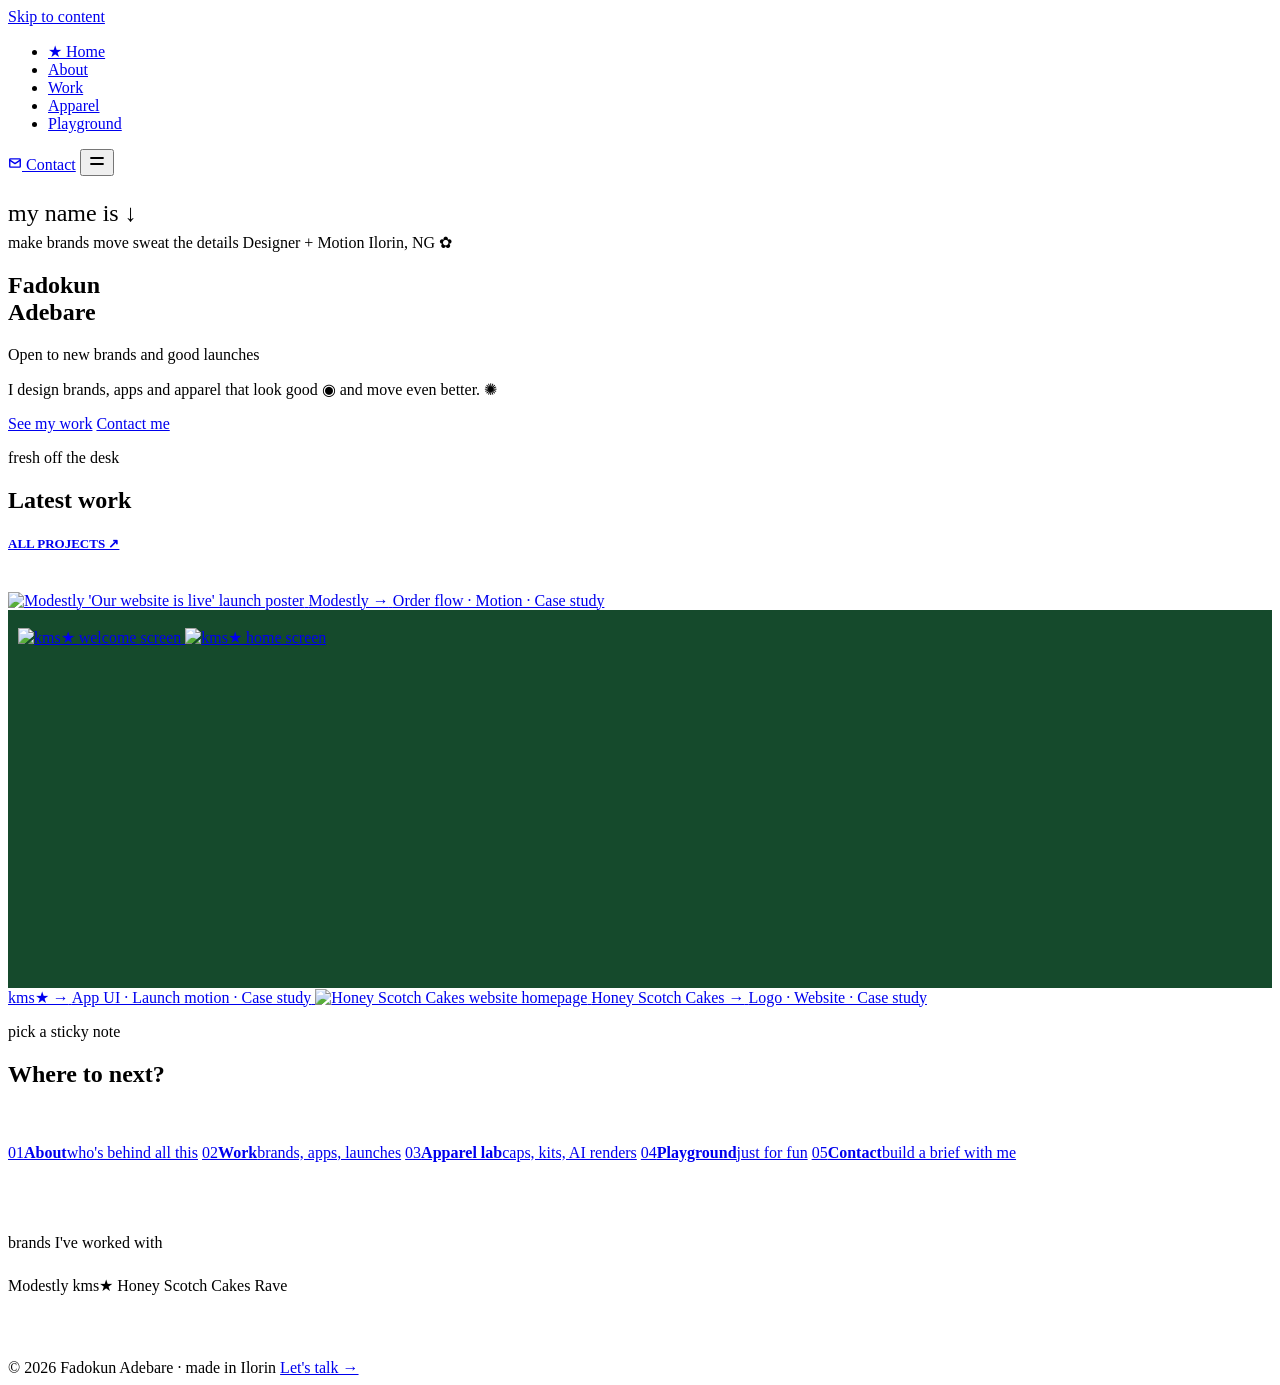
==== index.html @ f9a76da7 "Add files via upload" ====
<!doctype html>
<html lang="en">
<head>
  <meta charset="utf-8">
  <meta name="viewport" content="width=device-width, initial-scale=1">
  <title>Fadokun Adebare — Designer, Motion & Frontend</title>
  <meta name="description" content="Fadokun Adebare designs brands, apps and apparel that look good and move even better. Based in Ilorin, Nigeria.">
  <meta property="og:title" content="Fadokun Adebare — Designer, Motion & Frontend">
  <meta property="og:description" content="Fadokun Adebare designs brands, apps and apparel that look good and move even better. Based in Ilorin, Nigeria.">
  <meta name="theme-color" content="#F5F4EF">
  <link rel="icon" href="data:image/svg+xml,%3Csvg xmlns='http://www.w3.org/2000/svg' viewBox='0 0 32 32'%3E%3Ccircle cx='16' cy='16' r='14' fill='%23FF4F8B' stroke='%23161616' stroke-width='2'/%3E%3C/svg%3E">
  <link rel="stylesheet" href="css/style.css">
</head>
<body>
  <a class="skip" href="#main">Skip to content</a>
  <header class="site-header">
    <nav class="nav" aria-label="Main">
      <div class="nav-left">
        <a href="index.html" class="logo-dot" aria-label="Fadokun Adebare — home"></a>
        <ul class="nav-links">
        <li><a href="index.html" aria-current="page">★ Home</a></li>
        <li><a href="about.html">About</a></li>
        <li><a href="work.html">Work</a></li>
        <li><a href="apparel.html">Apparel</a></li>
        <li><a href="playground.html">Playground</a></li>
        </ul>
      </div>
      <div class="nav-right">
        <a class="dot-link" href="#" aria-label="Instagram" style="background: var(--yellow)"></a>
        <a class="dot-link" href="#" aria-label="Behance" style="background: var(--pink)"></a>
        <a class="dot-link" href="#" aria-label="LinkedIn" style="background: var(--green)"></a>
        <a class="nav-contact" href="contact.html"><svg aria-hidden="true" width="14" height="14" viewBox="0 0 24 24" fill="none" stroke="currentColor" stroke-width="2.4" stroke-linecap="round" stroke-linejoin="round"><rect x="3" y="5" width="18" height="14" rx="1"></rect><path d="M3 7l9 6 9-6"></path></svg> Contact</a>
        <button class="menu-btn" type="button" aria-label="Menu" aria-expanded="false">
          <svg aria-hidden="true" width="18" height="18" viewBox="0 0 24 24" fill="none" stroke="currentColor" stroke-width="2.4" stroke-linecap="round"><path d="M4 8h16M4 16h16"></path></svg>
        </button>
      </div>
    </nav>
  </header>

  <main id="main">
    <section class="hero">
      <div class="avatar a1" aria-hidden="true"></div>
      <div class="avatar a2" aria-hidden="true"></div>
      <p class="eyebrow" style="font-size: 24px; margin-bottom: 6px">my name is ↓</p>
      <div class="name-wrap">
        <span class="sticker m s1">make brands move</span>
        <span class="sticker m s2">sweat the details</span>
        <span class="sticker h s3">Designer + Motion</span>
        <span class="sticker h s4">Ilorin, NG ✿</span>
        <div class="select-frame">
          <i></i><i></i><i></i><i></i>
          <h1 class="pixel">Fadokun<br>Adebare</h1>
        </div>
        <p class="status"><span class="live" aria-hidden="true"></span>Open to new brands and good launches</p>
      </div>
      <p class="hero-line">I design brands, apps and apparel that look good <span style="color: var(--green)">◉</span> and move even better. <span style="color: var(--pink)">✺</span></p>
      <div class="hero-ctas">
        <a class="btn btn-dark" href="work.html"><span class="sq" aria-hidden="true"></span>See my work</a>
        <a class="btn btn-light" href="contact.html">Contact me</a>
      </div>
    </section>

    <section class="wrap section">
      <div class="row-between reveal" style="margin-bottom: 40px">
        <div>
          <p class="eyebrow">fresh off the desk</p>
          <h2 class="pixel h-md">Latest work</h2>
        </div>
        <a class="mono" href="work.html" style="font-size: 13px; font-weight: 700; text-transform: uppercase; text-decoration: underline">All projects ↗</a>
      </div>
      <div class="grid grid-3">
        <a class="card-link reveal" href="modestly.html">
          <img class="thumb" src="images/modestly-poster.jpg" alt="Modestly 'Our website is live' launch poster" style="object-position: top" loading="lazy">
          <span class="card-title">Modestly →</span>
          <span class="card-meta">Order flow · Motion · Case study</span>
        </a>
        <a class="card-link reveal" href="kms.html">
          <div class="duo frame" style="height: 360px; background: #154A2C; justify-content: center; gap: 4%; padding: 18px 10px 0; transition: transform .3s">
            <img src="images/kms-ui-welcome.webp" alt="kms★ welcome screen" style="flex: 0 1 44%; object-fit: contain; object-position: top" loading="lazy">
            <img src="images/kms-ui-home.webp" alt="kms★ home screen" style="flex: 0 1 44%; object-fit: contain; object-position: top" loading="lazy">
          </div>
          <span class="card-title">kms★ →</span>
          <span class="card-meta">App UI · Launch motion · Case study</span>
        </a>
        <a class="card-link reveal" href="honey-scotch.html">
          <img class="thumb" src="images/hs-home.jpg" alt="Honey Scotch Cakes website homepage" style="object-position: left top" loading="lazy">
          <span class="card-title">Honey Scotch Cakes →</span>
          <span class="card-meta">Logo · Website · Case study</span>
        </a>
      </div>
    </section>

    <section class="wrap section center">
      <p class="eyebrow">pick a sticky note</p>
      <h2 class="pixel h-md" style="margin-bottom: 56px">Where to next?</h2>
      <div class="notes">
        <a class="note reveal" href="about.html" style="background: var(--yellow-soft); --r: -4deg"><span class="num">01</span><span><b>About</b><span class="hand">who's behind all this</span></span></a>
        <a class="note reveal" href="work.html" style="background: var(--mint); --r: 3deg"><span class="num">02</span><span><b>Work</b><span class="hand">brands, apps, launches</span></span></a>
        <a class="note reveal" href="apparel.html" style="background: var(--lilac-soft); --r: -2deg"><span class="num">03</span><span><b>Apparel lab</b><span class="hand">caps, kits, AI renders</span></span></a>
        <a class="note reveal" href="playground.html" style="background: var(--pink-soft); --r: 4deg"><span class="num">04</span><span><b>Playground</b><span class="hand">just for fun</span></span></a>
        <a class="note reveal" href="contact.html" style="background: var(--sky); --r: -3deg"><span class="num">05</span><span><b>Contact</b><span class="hand">build a brief with me</span></span></a>
      </div>
    </section>

    <section class="wrap section center" style="padding-top: 56px; padding-bottom: 64px">
      <p class="eyebrow" style="margin-bottom: 24px">brands I've worked with</p>
      <div class="tapes">
        <span style="background: var(--yellow-soft); --r: -2deg">Modestly</span>
        <span style="background: var(--mint); --r: 2deg">kms★</span>
        <span style="background: var(--pink-soft); --r: -1deg">Honey Scotch Cakes</span>
        <span style="background: var(--lilac-soft); --r: 3deg">Rave</span>
      </div>
    </section>

  </main>

  <footer class="wrap">
    <div class="site-footer">
      <span>© <span data-year>2026</span> Fadokun Adebare · made in Ilorin</span>
      <a href="contact.html">Let's talk →</a>
    </div>
  </footer>
  <script src="js/main.js"></script>
</body>
</html>
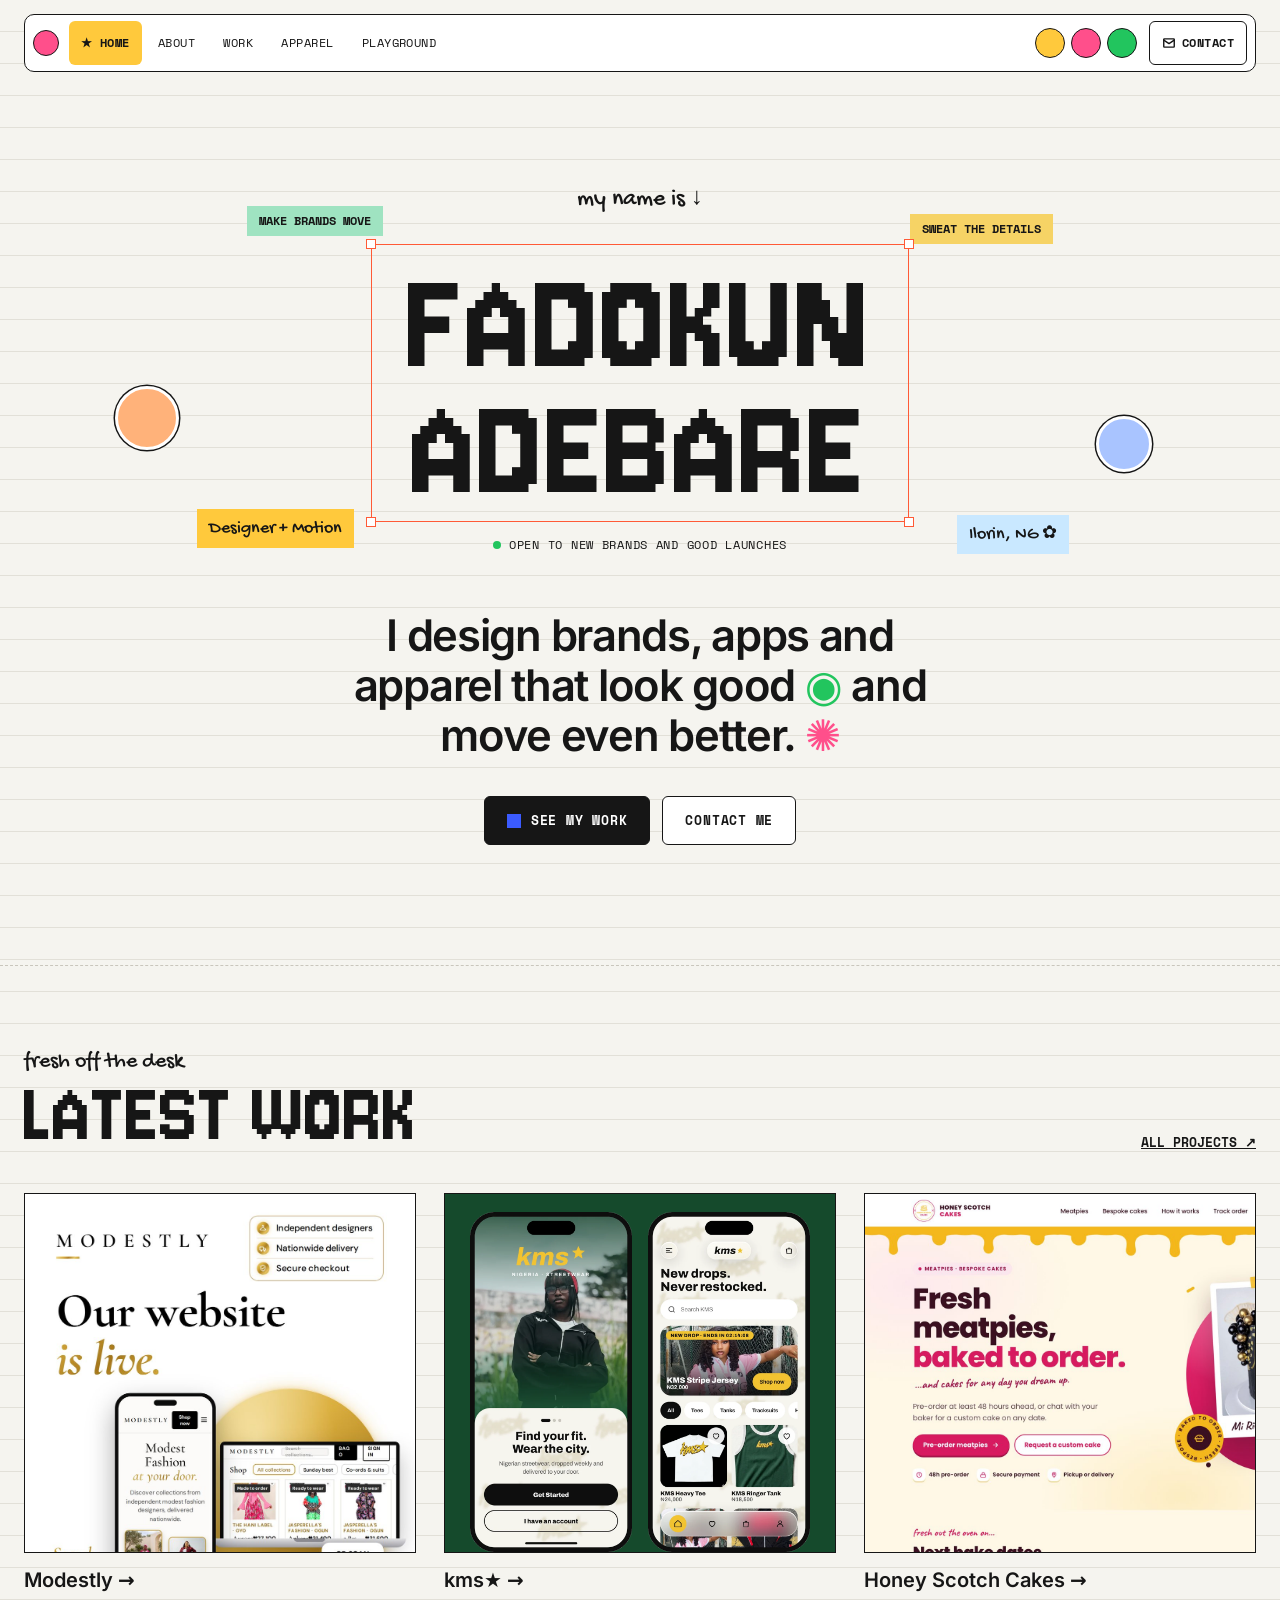
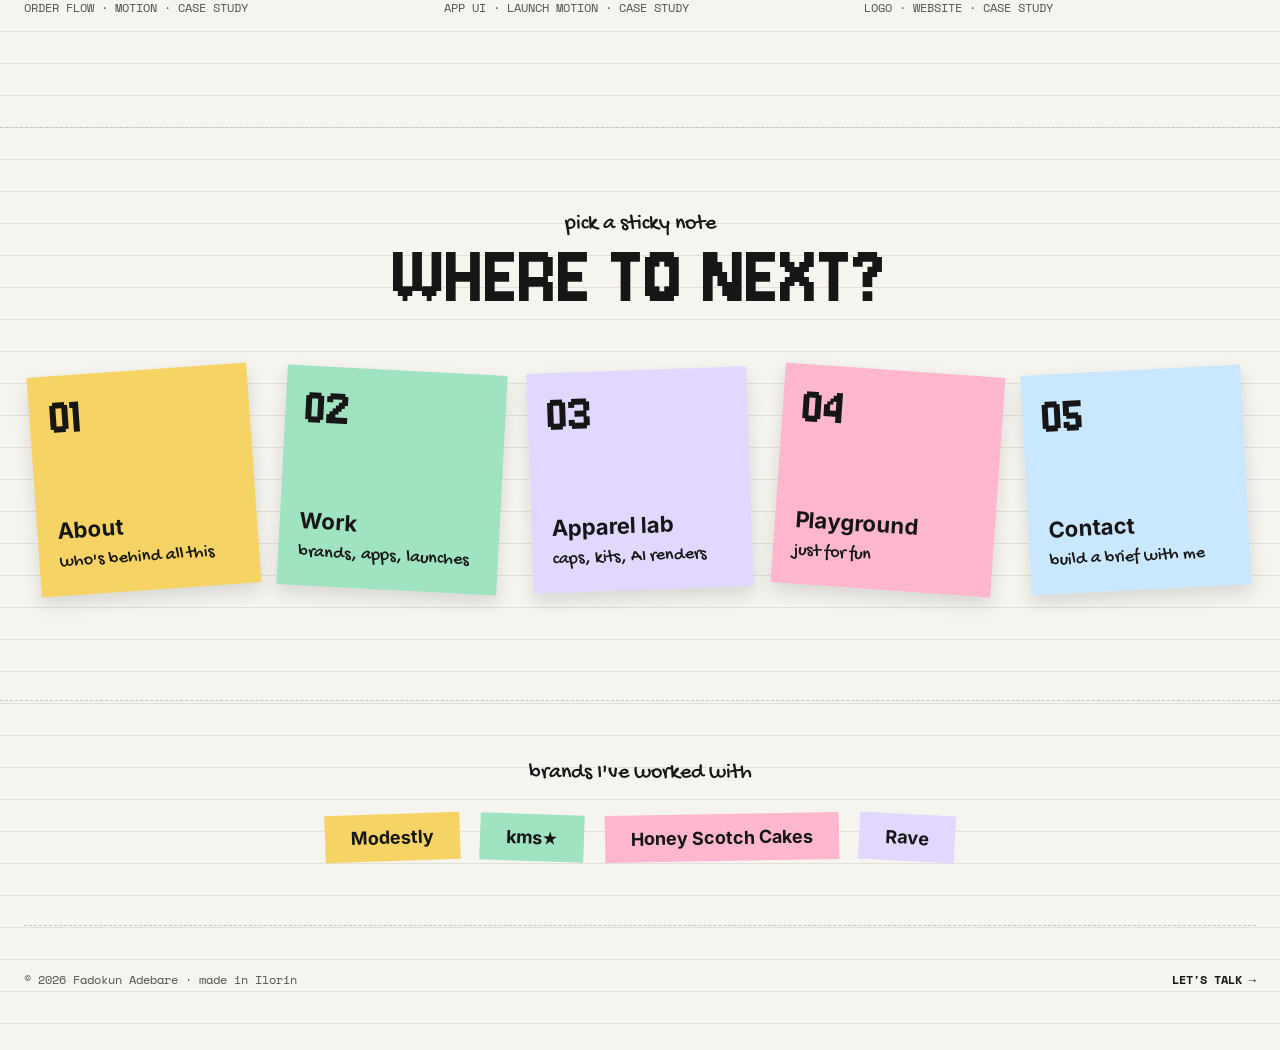
==== commit fc74bcf8: "Add files via upload" ====
--- a/index.html
+++ b/index.html
@@ -17,6 +17,7 @@
     <nav class="nav" aria-label="Main">
       <div class="nav-left">
         <a href="index.html" class="logo-dot" aria-label="Fadokun Adebare — home"></a>
+        <a href="index.html" class="nav-name">Fadokun A.</a>
         <ul class="nav-links">
         <li><a href="index.html" aria-current="page">★ Home</a></li>
         <li><a href="about.html">About</a></li>
--- a/css/style.css
+++ b/css/style.css
@@ -0,0 +1,443 @@
+/* ==========================================================
+   Fadokun Adebare — portfolio
+   Scrapbook / notebook theme
+   ========================================================== */
+
+/* Self-hosted fonts (SIL Open Font License) */
+@font-face { font-family: 'Jersey 10'; src: url('../fonts/jersey-10-latin-400-normal.woff2') format('woff2'); font-weight: 400; font-display: swap; }
+@font-face { font-family: 'Gochi Hand'; src: url('../fonts/gochi-hand-latin-400-normal.woff2') format('woff2'); font-weight: 400; font-display: swap; }
+@font-face { font-family: 'Space Mono'; src: url('../fonts/space-mono-latin-400-normal.woff2') format('woff2'); font-weight: 400; font-display: swap; }
+@font-face { font-family: 'Space Mono'; src: url('../fonts/space-mono-latin-700-normal.woff2') format('woff2'); font-weight: 700; font-display: swap; }
+@font-face { font-family: 'Inter'; src: url('../fonts/inter-latin-400-normal.woff2') format('woff2'); font-weight: 400; font-display: swap; }
+@font-face { font-family: 'Inter'; src: url('../fonts/inter-latin-500-normal.woff2') format('woff2'); font-weight: 500; font-display: swap; }
+@font-face { font-family: 'Inter'; src: url('../fonts/inter-latin-600-normal.woff2') format('woff2'); font-weight: 600; font-display: swap; }
+@font-face { font-family: 'Inter'; src: url('../fonts/inter-latin-700-normal.woff2') format('woff2'); font-weight: 700; font-display: swap; }
+
+:root {
+  --paper: #F5F4EF;
+  --line: #E2E0D8;
+  --ink: #161616;
+  --ink-2: #3E3B35;
+  --muted: #55524A;
+  --dash: #C9C6BC;
+
+  --yellow: #FFC93C;
+  --yellow-soft: #F6D365;
+  --pink: #FF4F8B;
+  --pink-soft: #FFB7CF;
+  --green: #22C55E;
+  --mint: #9FE3C1;
+  --blue: #3B5BFF;
+  --blue-soft: #A9C4FF;
+  --sky: #C9E8FF;
+  --lilac: #B79CFF;
+  --lilac-soft: #E2D8FF;
+  --orange: #FF8A3D;
+  --red: #FF5A36;
+
+  --f-pixel: 'Jersey 10', monospace;
+  --f-hand: 'Gochi Hand', cursive;
+  --f-mono: 'Space Mono', monospace;
+  --f-body: 'Inter', system-ui, sans-serif;
+
+  --max: 1320px;
+}
+
+* { box-sizing: border-box; }
+html { scroll-behavior: smooth; }
+body {
+  margin: 0;
+  background-color: var(--paper);
+  background-image: repeating-linear-gradient(to bottom, transparent 0, transparent 31px, var(--line) 31px, var(--line) 32px);
+  color: var(--ink);
+  font-family: var(--f-body);
+  font-size: 16px;
+  line-height: 1.5;
+  overflow-x: hidden;
+  -webkit-font-smoothing: antialiased;
+}
+img { display: block; max-width: 100%; }
+a { color: var(--ink); text-decoration: none; }
+a:hover { color: var(--blue); }
+:focus-visible { outline: 3px solid var(--blue); outline-offset: 3px; }
+.skip { position: absolute; left: -999px; top: 8px; background: var(--ink); color: #fff; padding: 10px 14px; z-index: 100; }
+.skip:focus { left: 8px; color: #fff; }
+
+/* ---------- type helpers ---------- */
+.pixel { font-family: var(--f-pixel); font-weight: 400; line-height: 0.82; text-transform: uppercase; margin: 0; }
+.hand { font-family: var(--f-hand); }
+.mono { font-family: var(--f-mono); }
+.eyebrow { margin: 0; font-family: var(--f-hand); font-size: 22px; }
+.h-xl { font-size: clamp(64px, 13vw, 190px); }
+.h-lg { font-size: clamp(64px, 9vw, 130px); }
+.h-md { font-size: clamp(56px, 7vw, 100px); }
+.lead { font-size: 18px; line-height: 1.6; color: var(--ink-2); }
+.muted { color: var(--muted); }
+.tag {
+  display: inline-flex; align-items: center; gap: 8px;
+  padding: 6px 12px; font-family: var(--f-mono); font-size: 12px; font-weight: 700; text-transform: uppercase;
+}
+.tag .dot { width: 8px; height: 8px; border-radius: 50%; background: currentColor; }
+
+/* ---------- layout ---------- */
+.wrap { max-width: var(--max); margin: 0 auto; padding-left: 24px; padding-right: 24px; }
+.section { padding-top: 80px; padding-bottom: 110px; border-top: 1.5px dashed var(--dash); }
+.section.first { border-top: 0; padding-top: 56px; }
+.center { text-align: center; }
+.row-between { display: flex; flex-wrap: wrap; gap: 20px; justify-content: space-between; align-items: flex-end; }
+.stack { display: flex; flex-direction: column; }
+
+/* ---------- nav ---------- */
+.site-header { position: sticky; top: 0; z-index: 50; padding: 14px 24px; }
+.nav {
+  max-width: var(--max); margin: 0 auto; background: #fff; border: 1.5px solid var(--ink); border-radius: 10px;
+  padding: 6px 8px; display: flex; gap: 8px; align-items: center; justify-content: space-between;
+  font-family: var(--f-mono); font-size: 12px; text-transform: uppercase; letter-spacing: 0.04em;
+}
+.nav-left { display: flex; align-items: center; gap: 4px; }
+.logo-dot { width: 26px; height: 26px; border-radius: 50%; background: var(--pink); border: 1.5px solid var(--ink); margin-right: 6px; flex: none; transition: transform .3s; }
+.logo-dot:hover { transform: rotate(180deg) scale(1.1); }
+.nav-links { display: flex; gap: 4px; align-items: center; list-style: none; margin: 0; padding: 0; }
+.nav-links a, .nav-contact {
+  padding: 10px 12px; border-radius: 6px; min-height: 44px; display: inline-flex; align-items: center; gap: 6px;
+}
+.nav-links a[aria-current="page"] { background: var(--yellow); font-weight: 700; }
+.nav-links a:hover { background: #F2F0E8; color: var(--ink); }
+.nav-right { display: flex; align-items: center; gap: 6px; }
+.dot-link { width: 30px; height: 30px; border-radius: 50%; border: 1.5px solid var(--ink); display: inline-block; transition: transform .2s; }
+.dot-link:hover { transform: translateY(-3px); }
+.nav-contact { border: 1.5px solid var(--ink); font-weight: 700; margin-left: 6px; }
+.nav-contact[aria-current="page"] { background: var(--yellow); }
+.menu-btn { display: none; width: 44px; height: 44px; border: 0; border-radius: 6px; background: var(--yellow); cursor: pointer; align-items: center; justify-content: center; }
+
+@media (max-width: 860px) {
+  .nav { flex-wrap: wrap; }
+  .nav-left { display: contents; }
+  .logo-dot { order: 1; }
+  .nav-right { order: 2; margin-left: auto; }
+  .menu-btn { display: inline-flex; }
+  .nav-right .dot-link { display: none; }
+  .nav-links { display: none; width: 100%; flex-direction: column; align-items: stretch; order: 3; padding: 6px 0; }
+  .nav.open .nav-links { display: flex; }
+  .nav-links a { font-size: 14px; }
+  .nav-contact { margin-left: 0; }
+}
+
+/* ---------- buttons ---------- */
+.btn {
+  display: inline-flex; align-items: center; gap: 10px; padding: 14px 22px; min-height: 44px; border-radius: 6px;
+  font-family: var(--f-mono); font-size: 13px; font-weight: 700; text-transform: uppercase; letter-spacing: 0.06em;
+  border: 1.5px solid var(--ink); cursor: pointer; transition: transform .15s, box-shadow .15s;
+}
+.btn:hover { transform: translate(-2px, -2px); box-shadow: 4px 4px 0 var(--ink); }
+.btn-dark { background: var(--ink); color: #fff; }
+.btn-dark:hover { color: #fff; }
+.btn-dark .sq { width: 14px; height: 14px; background: var(--blue); }
+.btn-light { background: #fff; color: var(--ink); }
+
+/* ---------- hero ---------- */
+.hero { position: relative; padding: 96px 24px 120px; display: flex; flex-direction: column; align-items: center; text-align: center; }
+.hero .avatar { position: absolute; border-radius: 50%; border: 3px solid #fff; box-shadow: 0 0 0 1.5px var(--ink); animation: bob 5s ease-in-out infinite; }
+.hero .a1 { left: 9%; top: 300px; width: 64px; height: 64px; background: #FFB27A; }
+.hero .a2 { right: 10%; top: 330px; width: 56px; height: 56px; background: var(--blue-soft); animation-delay: -2s; }
+.name-wrap { position: relative; padding: 20px 64px 0; }
+.sticker { position: absolute; padding: 6px 12px; white-space: nowrap; animation: bob 6s ease-in-out infinite; }
+.sticker.m { font-family: var(--f-mono); font-size: 12px; font-weight: 700; text-transform: uppercase; }
+.sticker.h { font-family: var(--f-hand); font-size: 18px; }
+.s1 { left: -60px; top: -18px; --r: -6deg; background: var(--mint); }
+.s2 { right: -80px; top: -10px; --r: 5deg; background: var(--yellow-soft); animation-delay: -1.5s; }
+.s3 { left: -110px; bottom: 6px; --r: -4deg; background: var(--yellow); animation-delay: -3s; }
+.s4 { right: -96px; bottom: 0; --r: 6deg; background: var(--sky); animation-delay: -4.5s; }
+.select-frame { position: relative; border: 1.5px solid var(--red); padding: 18px 36px 6px; }
+.select-frame i { position: absolute; width: 10px; height: 10px; background: #fff; border: 1.5px solid var(--red); }
+.select-frame i:nth-child(1) { left: -6px; top: -6px; }
+.select-frame i:nth-child(2) { right: -6px; top: -6px; }
+.select-frame i:nth-child(3) { left: -6px; bottom: -6px; }
+.select-frame i:nth-child(4) { right: -6px; bottom: -6px; }
+.hero h1 { font-size: clamp(64px, 12vw, 176px); letter-spacing: 0.01em; }
+.status { margin: 14px 0 0; font-family: var(--f-mono); font-size: 12px; text-transform: uppercase; letter-spacing: 0.06em; display: flex; gap: 8px; align-items: center; justify-content: center; }
+.status .live { width: 8px; height: 8px; border-radius: 50%; background: var(--green); animation: pulse 1.8s infinite; }
+.hero-line { margin: 56px 0 0; max-width: 640px; font-size: clamp(28px, 3.4vw, 44px); font-weight: 600; letter-spacing: -0.03em; line-height: 1.15; }
+.hero-ctas { margin-top: 36px; display: flex; flex-wrap: wrap; gap: 12px; justify-content: center; }
+
+@media (max-width: 760px) {
+  .hero { padding: 56px 20px 80px; }
+  .hero .avatar { display: none; }
+  .name-wrap { padding: 24px 0 0; }
+  .s1 { left: -6px; top: -14px; } .s2, .s3, .s4 { display: none; }
+}
+
+/* ---------- cards / grids ---------- */
+.grid { display: grid; gap: 28px; }
+.grid-3 { grid-template-columns: repeat(auto-fit, minmax(min(100%, 320px), 1fr)); }
+.grid-2 { grid-template-columns: repeat(auto-fit, minmax(min(100%, 520px), 1fr)); gap: 56px 40px; }
+.thumb { border: 1.5px solid var(--ink); width: 100%; height: 360px; object-fit: cover; transition: transform .3s; }
+.card-link { display: flex; flex-direction: column; gap: 12px; }
+.card-link:hover .thumb, .card-link:hover .frame { transform: rotate(-1deg) scale(1.01); }
+.card-title { font-size: 20px; font-weight: 600; }
+.card-meta { margin-top: -8px; font-family: var(--f-mono); font-size: 12px; color: var(--muted); text-transform: uppercase; }
+.duo { display: flex; overflow: hidden; border: 1.5px solid var(--ink); }
+.duo img { min-width: 0; height: 100%; object-fit: cover; }
+
+/* project card (work page) */
+.project { display: flex; flex-direction: column; gap: 14px; }
+.project[hidden] { display: none; }
+.project .frame { height: 440px; padding: 18px; transition: transform .3s; }
+.project .duo { height: 100%; }
+.project h3 { margin: 0; font-size: 26px; letter-spacing: -0.02em; }
+.project .cta { font-family: var(--f-mono); font-size: 12px; font-weight: 700; text-transform: uppercase; text-decoration: underline; }
+.project p { margin: -6px 0 0; color: var(--ink-2); }
+
+/* filters */
+.filters { margin-top: 36px; display: flex; flex-wrap: wrap; gap: 10px; align-items: center; }
+.chip {
+  padding: 10px 18px; min-height: 44px; border: 1.5px solid var(--ink); border-radius: 999px; background: #fff; color: var(--ink);
+  font-family: var(--f-mono); font-size: 12px; font-weight: 700; text-transform: uppercase; cursor: pointer; transition: background .15s, transform .15s;
+}
+.chip:hover { transform: translateY(-2px); }
+.chip[aria-pressed="true"] { background: var(--yellow); }
+
+/* sticky notes */
+.notes { display: flex; flex-wrap: wrap; gap: 28px; justify-content: center; }
+.note {
+  width: 220px; height: 220px; padding: 20px; box-shadow: 0 8px 18px rgba(0,0,0,.12);
+  display: flex; flex-direction: column; justify-content: space-between; text-align: left;
+  transform: rotate(var(--r, 0deg)); transition: transform .2s, box-shadow .2s;
+}
+.note:hover { transform: rotate(0deg) translateY(-6px); box-shadow: 0 16px 28px rgba(0,0,0,.16); color: var(--ink); }
+.note .num { font-family: var(--f-pixel); font-size: 56px; line-height: .8; }
+.note b { display: block; font-size: 22px; }
+.note span.hand { font-size: 18px; }
+
+/* tape strips */
+.tapes { display: flex; flex-wrap: wrap; gap: 20px; justify-content: center; }
+.tapes span { padding: 10px 26px; font-weight: 700; font-size: 18px; transform: rotate(var(--r, 0deg)); }
+
+/* polaroids */
+.polaroid { margin: 0; background: #fff; padding: 14px 14px 56px; box-shadow: 0 10px 24px rgba(0,0,0,.12); position: relative; transform: rotate(var(--r, 0deg)); transition: transform .3s; }
+.polaroid:hover { transform: rotate(0deg) scale(1.02); }
+.polaroid figcaption { position: absolute; left: 16px; right: 16px; bottom: 14px; display: flex; flex-direction: column; align-items: center; gap: 2px; text-align: center; }
+.polaroid figcaption .hand { font-size: 22px; }
+.polaroid figcaption .mono { font-size: 11px; text-transform: uppercase; color: var(--muted); }
+.tape { position: absolute; width: 100px; height: 26px; left: 50%; top: -13px; margin-left: -50px; z-index: 2; }
+.photo-ph { background: #E4E1D8; display: flex; align-items: center; justify-content: center; font-family: var(--f-mono); font-size: 12px; color: var(--muted); }
+
+/* pinboard */
+.pinboard { display: flex; flex-wrap: wrap; gap: 48px 36px; justify-content: center; align-items: center; }
+.pin { margin: 0; position: relative; transform: rotate(var(--r, 0deg)); transition: transform .25s; }
+.pin:hover { transform: rotate(0deg) scale(1.04); z-index: 3; }
+.pin::before { content: ""; position: absolute; left: 50%; top: -9px; width: 18px; height: 18px; margin-left: -9px; border-radius: 50%; background: var(--pc, var(--pink)); border: 1.5px solid var(--ink); z-index: 2; }
+.pin img { box-shadow: 0 10px 22px rgba(0,0,0,.14); object-fit: cover; }
+.pin figcaption { position: absolute; bottom: -16px; left: -10px; padding: 4px 10px; font-family: var(--f-hand); font-size: 17px; }
+
+/* about */
+.side-tabs { display: flex; flex-direction: column; gap: 10px; padding-top: 40px; }
+.side-tabs a { padding: 10px 16px; border: 1.5px solid var(--ink); font-family: var(--f-mono); font-size: 12px; font-weight: 700; text-transform: uppercase; min-height: 44px; display: flex; align-items: center; }
+.paper-card { background: #FFFDF6; border: 1.5px solid #E2B04A; padding: 48px; position: relative; box-shadow: 0 10px 24px rgba(0,0,0,.06); }
+.paper-card .label { position: absolute; left: 32px; top: -14px; padding: 6px 12px; background: var(--yellow); font-family: var(--f-mono); font-size: 11px; font-weight: 700; text-transform: uppercase; }
+.mini-notes { margin-top: 40px; display: flex; flex-wrap: wrap; gap: 16px; }
+.mini-notes div { padding: 14px 18px; transform: rotate(var(--r, 0deg)); }
+.mini-notes small { display: block; font-family: var(--f-mono); font-size: 10px; font-weight: 700; text-transform: uppercase; }
+.mini-notes b { font-size: 15px; }
+.service { background: #fff; border: 1.5px solid var(--ink); padding: 28px; display: flex; flex-direction: column; gap: 12px; box-shadow: 6px 6px 0 var(--sc, var(--yellow)); transition: transform .2s, box-shadow .2s; }
+.service:hover { transform: translate(-3px, -3px); box-shadow: 9px 9px 0 var(--sc, var(--yellow)); }
+.service .num { font-family: var(--f-pixel); font-size: 48px; line-height: .8; }
+.service h3 { margin: 0; font-size: 24px; }
+.service p { margin: 0; color: var(--ink-2); }
+.tool { padding: 12px 18px; border: 1.5px solid var(--ink); font-weight: 600; background: #fff; }
+.tool.code { font-family: var(--f-mono); font-weight: 700; box-shadow: 4px 4px 0 var(--ink); }
+.tool.todo { border-style: dashed; color: var(--muted); }
+
+/* case study */
+.info-notes { display: grid; grid-template-columns: repeat(2, minmax(0, 1fr)); gap: 14px; margin: 0; }
+.info-notes div { padding: 12px 14px; transform: rotate(var(--r, 0deg)); }
+.info-notes dt { font-family: var(--f-mono); font-size: 10px; font-weight: 700; text-transform: uppercase; }
+.info-notes dd { margin: 4px 0 0; font-size: 14px; }
+.split { display: flex; flex-wrap: wrap; gap: 56px; align-items: center; }
+.split > * { flex: 1 1 400px; min-width: 0; }
+.split.rev { flex-wrap: wrap-reverse; }
+.step-label { align-self: flex-start; padding: 6px 12px; font-family: var(--f-mono); font-size: 11px; font-weight: 700; text-transform: uppercase; }
+
+/* apparel callouts */
+.annotated { position: relative; }
+.callout { position: absolute; padding: 6px 10px; font-family: var(--f-hand); font-size: 17px; transform: rotate(var(--r, 0deg)); }
+@media (max-width: 600px) { .callout { font-size: 14px; } }
+
+/* process notes */
+.proc { padding: 28px; display: flex; flex-direction: column; gap: 10px; transform: rotate(var(--r, 0deg)); }
+.proc .num { font-family: var(--f-pixel); font-size: 56px; line-height: .8; }
+.proc h3 { margin: 0; font-size: 22px; }
+.proc p { margin: 0; font-size: 15px; }
+
+/* contact */
+.brief { background: #fff; border: 1.5px solid var(--ink); padding: 36px; display: flex; flex-direction: column; gap: 28px; }
+.brief fieldset { margin: 0; padding: 0; border: 0; }
+.brief legend, .brief label { font-family: var(--f-mono); font-size: 12px; font-weight: 700; text-transform: uppercase; margin-bottom: 12px; display: block; padding: 0; }
+.brief input, .brief textarea { width: 100%; padding: 12px; border: 1.5px solid var(--ink); background: #FFFBEB; font-family: var(--f-body); font-size: 15px; min-height: 44px; }
+.brief textarea { resize: vertical; }
+.pick {
+  padding: 10px 16px; min-height: 44px; border: 1.5px solid var(--ink); background: #fff; color: var(--ink);
+  font-family: var(--f-body); font-size: 14px; font-weight: 600; cursor: pointer; transition: background .15s, box-shadow .15s, transform .15s;
+}
+.pick[aria-pressed="true"] { background: var(--pc, var(--yellow)); box-shadow: 3px 3px 0 var(--ink); transform: translate(-1px, -1px); }
+.picks { display: flex; flex-wrap: wrap; gap: 10px; }
+.sticky-brief { position: relative; transform: rotate(2.5deg); }
+.sticky-brief .body { background: #F6E3A1; padding: 40px 30px 34px; box-shadow: 0 14px 28px rgba(0,0,0,.14); display: flex; flex-direction: column; gap: 14px; font-family: var(--f-hand); font-size: 23px; line-height: 1.4; }
+.sticky-brief mark { background: #fff; padding: 0 4px; }
+.sent { align-self: flex-start; padding: 6px 12px; background: var(--green); font-family: var(--f-mono); font-size: 12px; font-weight: 700; text-transform: uppercase; transform: rotate(-3deg); }
+.contact-line { display: inline-flex; align-items: center; gap: 8px; padding: 10px 16px; min-height: 44px; border: 1.5px solid var(--ink); background: #fff; font-family: var(--f-mono); font-size: 14px; font-weight: 700; }
+.socials { display: flex; gap: 6px; background: #fff; border: 1.5px solid var(--ink); border-radius: 8px; padding: 6px; }
+.socials a { padding: 10px 14px; font-family: var(--f-mono); font-size: 11px; font-weight: 700; text-transform: uppercase; min-height: 44px; display: inline-flex; align-items: center; }
+
+/* black CTA band */
+.band { display: flex; flex-wrap: wrap; gap: 20px; justify-content: space-between; align-items: center; background: var(--ink); color: #fff; padding: 48px 40px; position: relative; }
+.band:hover { color: #fff; }
+.band .pill { padding: 14px 22px; background: var(--yellow); color: var(--ink); font-family: var(--f-mono); font-size: 13px; font-weight: 700; text-transform: uppercase; }
+
+/* footer */
+.site-footer { border-top: 1.5px dashed var(--dash); padding-top: 32px; padding-bottom: 48px; display: flex; flex-wrap: wrap; gap: 16px; justify-content: space-between; align-items: center; font-family: var(--f-mono); font-size: 12px; color: var(--muted); }
+.site-footer a { font-weight: 700; text-transform: uppercase; min-height: 44px; display: inline-flex; align-items: center; }
+
+/* ---------- motion ---------- */
+@keyframes bob { 0%, 100% { transform: rotate(var(--r, 0deg)) translateY(0); } 50% { transform: rotate(var(--r, 0deg)) translateY(-6px); } }
+@keyframes pulse { 0% { box-shadow: 0 0 0 0 rgba(34,197,94,.6); } 70% { box-shadow: 0 0 0 8px rgba(34,197,94,0); } 100% { box-shadow: 0 0 0 0 rgba(34,197,94,0); } }
+.reveal { opacity: 0; translate: 0 24px; transition: opacity .6s ease, translate .6s ease, transform .3s; }
+.reveal.in { opacity: 1; translate: 0 0; }
+@media (prefers-reduced-motion: reduce) {
+  *, *::before, *::after { animation: none !important; transition: none !important; }
+  .reveal { opacity: 1; translate: none; }
+  html { scroll-behavior: auto; }
+}
+
+/* ---------- kms case study ---------- */
+.phone-band { position: relative; overflow: hidden; background: #154A2C; border: 1.5px solid var(--ink); padding: 72px 24px 56px; }
+.band-word { position: absolute; left: 0; right: 0; top: 50%; transform: translateY(-50%); text-align: center; font-family: var(--f-pixel); font-size: clamp(80px, 12vw, 180px); line-height: .85; color: rgba(242,194,48,.14); text-transform: uppercase; pointer-events: none; }
+.phones { position: relative; display: flex; justify-content: center; gap: clamp(8px, 2vw, 32px); flex-wrap: wrap; }
+.phones img { width: clamp(140px, 19vw, 260px); height: auto; transform: rotate(var(--r, 0deg)) translateY(var(--y, 0)); filter: drop-shadow(0 18px 28px rgba(0,0,0,.35)); transition: transform .35s; }
+.phones img:hover { transform: rotate(0deg) translateY(calc(var(--y, 0px) - 10px)) scale(1.03); }
+.phone-solo { border: 1.5px solid var(--ink); padding: 40px 24px; display: flex; justify-content: center; }
+.phone-solo img { width: min(300px, 70vw); height: auto; filter: drop-shadow(0 16px 26px rgba(0,0,0,.3)); }
+
+/* ---------- video ---------- */
+.film-frame { margin: 0; flex: 0 1 440px; position: relative; background: #fff; padding: 14px 14px 52px; box-shadow: 0 14px 30px rgba(0,0,0,.16); transform: rotate(-1.5deg); }
+.film-frame video { display: block; width: 100%; aspect-ratio: 4 / 5; object-fit: cover; background: #154A2C; }
+.film-frame figcaption { position: absolute; left: 0; right: 0; bottom: 14px; text-align: center; font-size: 20px; }
+.film-sticker { position: absolute; right: -14px; top: 26px; z-index: 2; padding: 6px 12px; background: var(--pink); font-family: var(--f-mono); font-size: 11px; font-weight: 700; text-transform: uppercase; transform: rotate(6deg); }
+.film-beats { display: flex; flex-wrap: wrap; gap: 8px; margin-top: 6px; }
+.film-beats span { padding: 6px 12px; font-family: var(--f-mono); font-size: 11px; font-weight: 700; text-transform: uppercase; }
+section[id], [id].paper-card { scroll-margin-top: 96px; }
+
+/* ---------- modestly case study ---------- */
+.mdly-band { position: relative; overflow: hidden; background: #1E1A16; border: 1.5px solid var(--ink); padding: clamp(28px, 5vw, 64px); display: flex; flex-wrap: wrap; gap: clamp(28px, 5vw, 64px); align-items: center; }
+.mdly-word { position: absolute; left: -2%; right: -2%; top: 50%; transform: translateY(-50%) rotate(-4deg); font-family: Georgia, 'Times New Roman', serif; font-style: italic; font-size: clamp(64px, 10vw, 150px); line-height: 1; color: transparent; -webkit-text-stroke: 1px rgba(201,162,74,.22); white-space: nowrap; pointer-events: none; }
+.mdly-phone { margin: 0 auto; position: relative; flex: 0 1 340px; padding: 10px; background: #0c0a08; border-radius: 44px; box-shadow: 0 30px 60px rgba(0,0,0,.5), 0 0 0 1.5px #3a332b; }
+.mdly-phone video { display: block; width: 100%; aspect-ratio: 9 / 16; object-fit: cover; border-radius: 34px; background: #1E1A16; }
+.mdly-copy { position: relative; flex: 1 1 360px; min-width: 0; }
+.flow-strip { list-style: none; margin: 0; padding: 12px max(24px, calc((100vw - 1320px) / 2 + 24px)) 28px; display: flex; gap: 22px; overflow-x: auto; scroll-snap-type: x mandatory; scrollbar-width: thin; }
+.flow-strip li { flex: 0 0 clamp(170px, 20vw, 230px); scroll-snap-align: start; display: flex; flex-direction: column; gap: 12px; }
+.flow-strip li:nth-child(odd) img { transform: rotate(-1.5deg); }
+.flow-strip li:nth-child(even) img { transform: rotate(1.5deg); }
+.flow-strip img { width: 100%; height: auto; filter: drop-shadow(0 12px 18px rgba(0,0,0,.18)); transition: transform .3s; }
+.flow-strip li:hover img { transform: rotate(0deg) translateY(-6px); }
+.flow-strip span { font-family: var(--f-hand); font-size: 20px; text-align: center; }
+.flow-strip b { font-family: var(--f-pixel); font-weight: 400; font-size: 26px; margin-right: 4px; }
+.phone-pair { border: 1.5px solid var(--ink); padding: 40px 20px; display: flex; justify-content: center; gap: 4%; }
+.phone-pair img { width: 44%; max-width: 230px; height: auto; transform: rotate(var(--r, 0deg)); filter: drop-shadow(0 14px 22px rgba(0,0,0,.25)); }
+
+/* ---------- 3D clips ---------- */
+.clips { display: grid; grid-template-columns: repeat(auto-fit, minmax(min(100%, 230px), 1fr)); gap: 40px 28px; align-items: start; }
+.clip { margin: 0; position: relative; background: #fff; padding: 10px 10px 58px; box-shadow: 0 12px 26px rgba(0,0,0,.14); transform: rotate(var(--r, 0deg)); transition: transform .3s; }
+.clip:hover { transform: rotate(0deg) translateY(-6px); }
+.clip video { display: block; width: 100%; aspect-ratio: 9 / 16; object-fit: cover; background: #ECEAE4; }
+.clip figcaption { position: absolute; left: 0; right: 0; bottom: 10px; display: flex; flex-direction: column; align-items: center; gap: 2px; }
+.clip figcaption .hand { font-size: 21px; }
+.clip figcaption .mono { font-size: 10px; text-transform: uppercase; color: var(--muted); }
+.clip-new { position: absolute; right: -12px; top: 18px; z-index: 2; padding: 5px 12px; background: var(--green); font-family: var(--f-mono); font-size: 11px; font-weight: 700; text-transform: uppercase; transform: rotate(8deg); }
+#ai-viz { overflow-x: clip; } .clips { padding: 0 6px; }
+
+/* ==========================================================
+   Mobile polish
+   ========================================================== */
+[hidden] { display: none !important; }
+.nav-name { display: none; }
+
+@media (max-width: 760px) {
+  body { font-size: 15px; }
+  .wrap { padding-left: 18px; padding-right: 18px; }
+  .section { padding-top: 56px; padding-bottom: 64px; }
+  .section.first { padding-top: 36px; }
+  .lead { font-size: 16px; }
+  .eyebrow { font-size: 19px; }
+
+  /* header */
+  .site-header { padding: 10px 12px; }
+  .nav-name { display: inline-block; order: 1; font-family: var(--f-mono); font-size: 12px; font-weight: 700; text-transform: uppercase; letter-spacing: .04em; margin-left: -2px; }
+  .nav-contact { padding: 10px; }
+
+  /* hero */
+  .hero { padding: 48px 18px 64px; }
+  .name-wrap { padding-top: 34px; }
+  .s1 { top: 0; left: 50%; transform: translateX(-50%) rotate(-3deg); animation: none; }
+  .hero-line { margin-top: 40px; font-size: 26px; }
+  .hero-ctas .btn { padding: 12px 16px; font-size: 12px; }
+
+  /* sticky notes: two per row */
+  .notes { gap: 14px; }
+  .note { width: calc(50% - 7px); height: auto; aspect-ratio: 1; padding: 14px; }
+  .note .num { font-size: 40px; }
+  .note b { font-size: 17px; }
+  .note span.hand { font-size: 15px; }
+  .tapes { gap: 12px; }
+  .tapes span { font-size: 15px; padding: 8px 16px; }
+
+  /* cards */
+  .thumb { height: 300px; }
+  .project .frame { height: 340px; padding: 12px; }
+  .project h3 { font-size: 22px; }
+  .grid-2 { gap: 44px; }
+
+  /* about */
+  .side-tabs { flex-direction: row; flex-wrap: wrap; padding-top: 0; gap: 8px; width: 100%; }
+  .side-tabs a { font-size: 11px; padding: 8px 12px; }
+  .paper-card { padding: 30px 20px 26px; }
+  .paper-card .hand { font-size: 24px !important; }
+  .paper-card .polaroid .photo-ph { width: 180px !important; height: 210px !important; }
+  .mini-notes { gap: 10px; margin-top: 28px; }
+  .service { padding: 22px; }
+
+  /* case studies */
+  .split { gap: 28px; }
+  .split .pixel { font-size: 48px !important; }
+  .info-notes { gap: 10px; }
+  .band { padding: 36px 22px; }
+  .phone-band { padding: 36px 14px; }
+  .phones { display: grid; grid-template-columns: 1fr 1fr; gap: 18px 10px; justify-items: center; }
+  .phones img { width: 100%; max-width: 170px; --y: 0px !important; }
+  .band-word { font-size: 64px; }
+  .phone-solo, .phone-pair { padding: 26px 14px; }
+  .phone-solo img { width: min(240px, 66vw); }
+  .mdly-band { padding: 22px 16px 28px; }
+  .mdly-phone { flex-basis: 100%; max-width: 280px; border-radius: 36px; }
+  .mdly-phone video { border-radius: 28px; }
+
+  /* apparel: two clips per row */
+  .clips { grid-template-columns: 1fr 1fr; gap: 26px 12px; }
+  .clip { padding: 6px 6px 46px; }
+  .clip figcaption .hand { font-size: 16px; }
+  .clip figcaption .mono { font-size: 9px; }
+  .clip-new { right: -6px; font-size: 10px; }
+  .film-frame { flex-basis: 100%; }
+
+  /* playground: smaller pins, two-up where they fit */
+  .pinboard { gap: 34px 14px; }
+  .pin img { width: 42vw !important; height: auto !important; max-height: 340px; }
+  .pin figcaption { font-size: 14px; bottom: -14px; }
+
+  /* contact */
+  .brief { padding: 22px 18px; gap: 22px; }
+  .pick { padding: 9px 12px; font-size: 13px; }
+  .sticky-brief { transform: rotate(1.5deg); }
+  .sticky-brief .body { font-size: 20px; padding: 32px 22px 26px; }
+  .socials a { padding: 10px; font-size: 10px; }
+}
+main { overflow-x: clip; }
